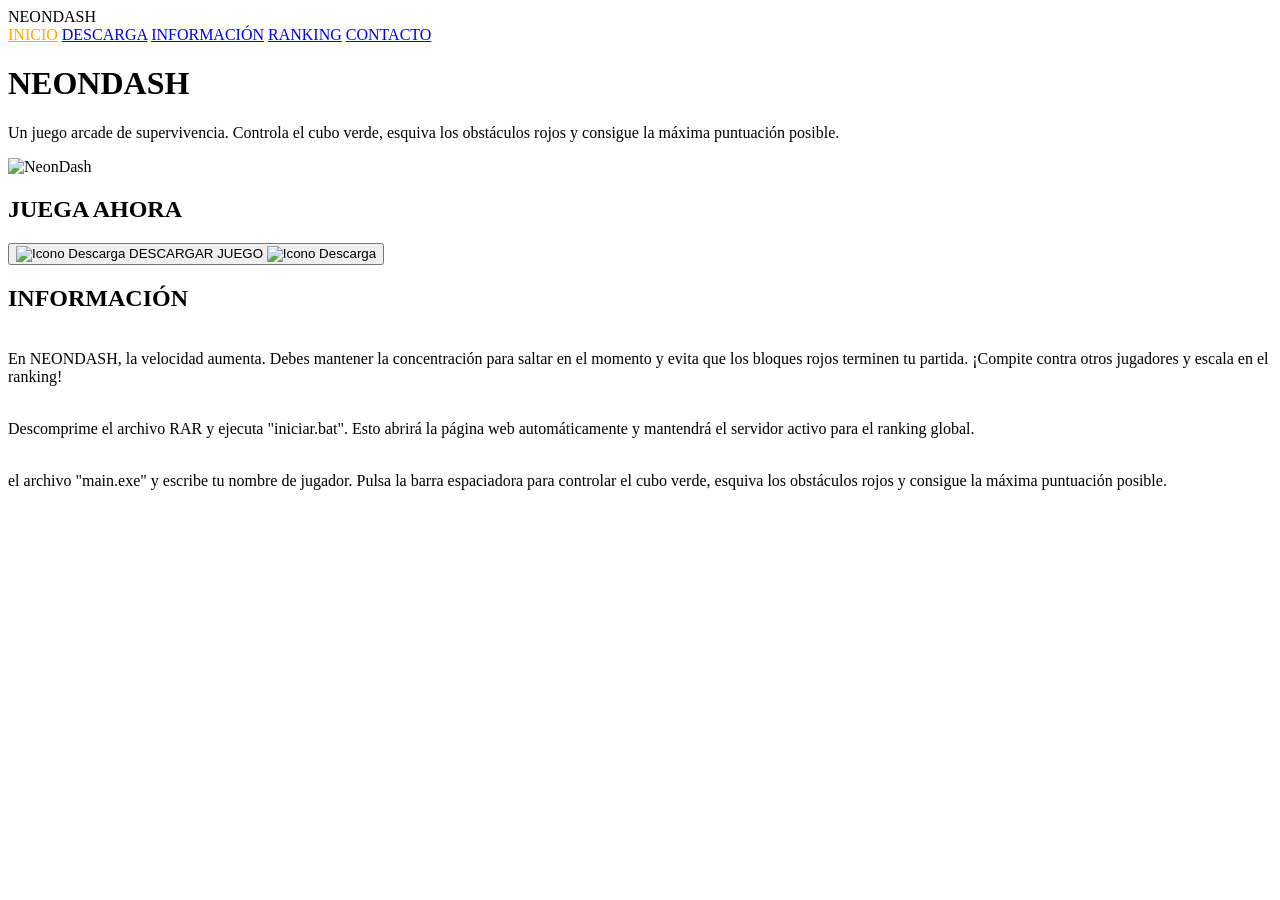
==== index.html @ fa47c195 "Add files via upload" ====
<!DOCTYPE html>
<html lang="es">

<head>
    <meta charset="UTF-8">
    <title>NEONDASH</title>
    <link href="https://fonts.googleapis.com/css2?family=Orbitron:wght@400;700;900&display=swap" rel="stylesheet">
    <link rel="stylesheet" href="CSS/index.css">
</head>

<body>

    <nav class="navbar">
        <div class="logo">NEONDASH</div>
        <div class="menu">
            <a href="#hero" style="color: #ffaa00;">INICIO</a>
            <a href="#juego">DESCARGA</a>
            <a href="#info">INFORMACIÓN</a>
            <a href="HTML/ranking.html">RANKING</a>
            <a href="HTML/contacto.html">CONTACTO</a>
        </div>
    </nav>

    <div id="hero" class="hero">
        <div class="hero-content">
            <h1>NEONDASH</h1>
            <p>Un juego arcade de supervivencia. Controla el cubo verde, esquiva los obstáculos rojos y consigue la
                máxima puntuación posible.</p>
        </div>
    </div>

    <div class="imagen-neondash">
        <img src="IMG/fondo_neondash.png" alt="NeonDash">
    </div>

    <section id="juego" class="container">
        <h2>JUEGA AHORA</h2>

        <button id="btnDescarga" class="btn">
            <img src="IMG/descarga.png" alt="Icono Descarga" class="icono-btn">
            DESCARGAR JUEGO
            <img src="IMG/descarga.png" alt="Icono Descarga" class="icono-btn">
        </button>

    </section>

    <section id="info" class="container">
        <h2>INFORMACIÓN</h2>
        <p><br>En NEONDASH, la velocidad aumenta. Debes mantener la concentración para saltar en el momento y evita que
            los bloques rojos terminen tu partida. ¡Compite contra otros jugadores y escala en el ranking!</p>
        <p><br>Descomprime el archivo RAR y ejecuta "iniciar.bat". Esto abrirá la página web automáticamente y mantendrá
            el servidor activo para el ranking global.</p>
        <p><br> el archivo "main.exe" y escribe tu nombre de jugador. Pulsa la barra espaciadora para controlar el cubo
            verde, esquiva los obstáculos rojos y consigue la máxima puntuación posible.</p>
    </section>


    <script src="JS/index.js"></script>

</body>

</html>
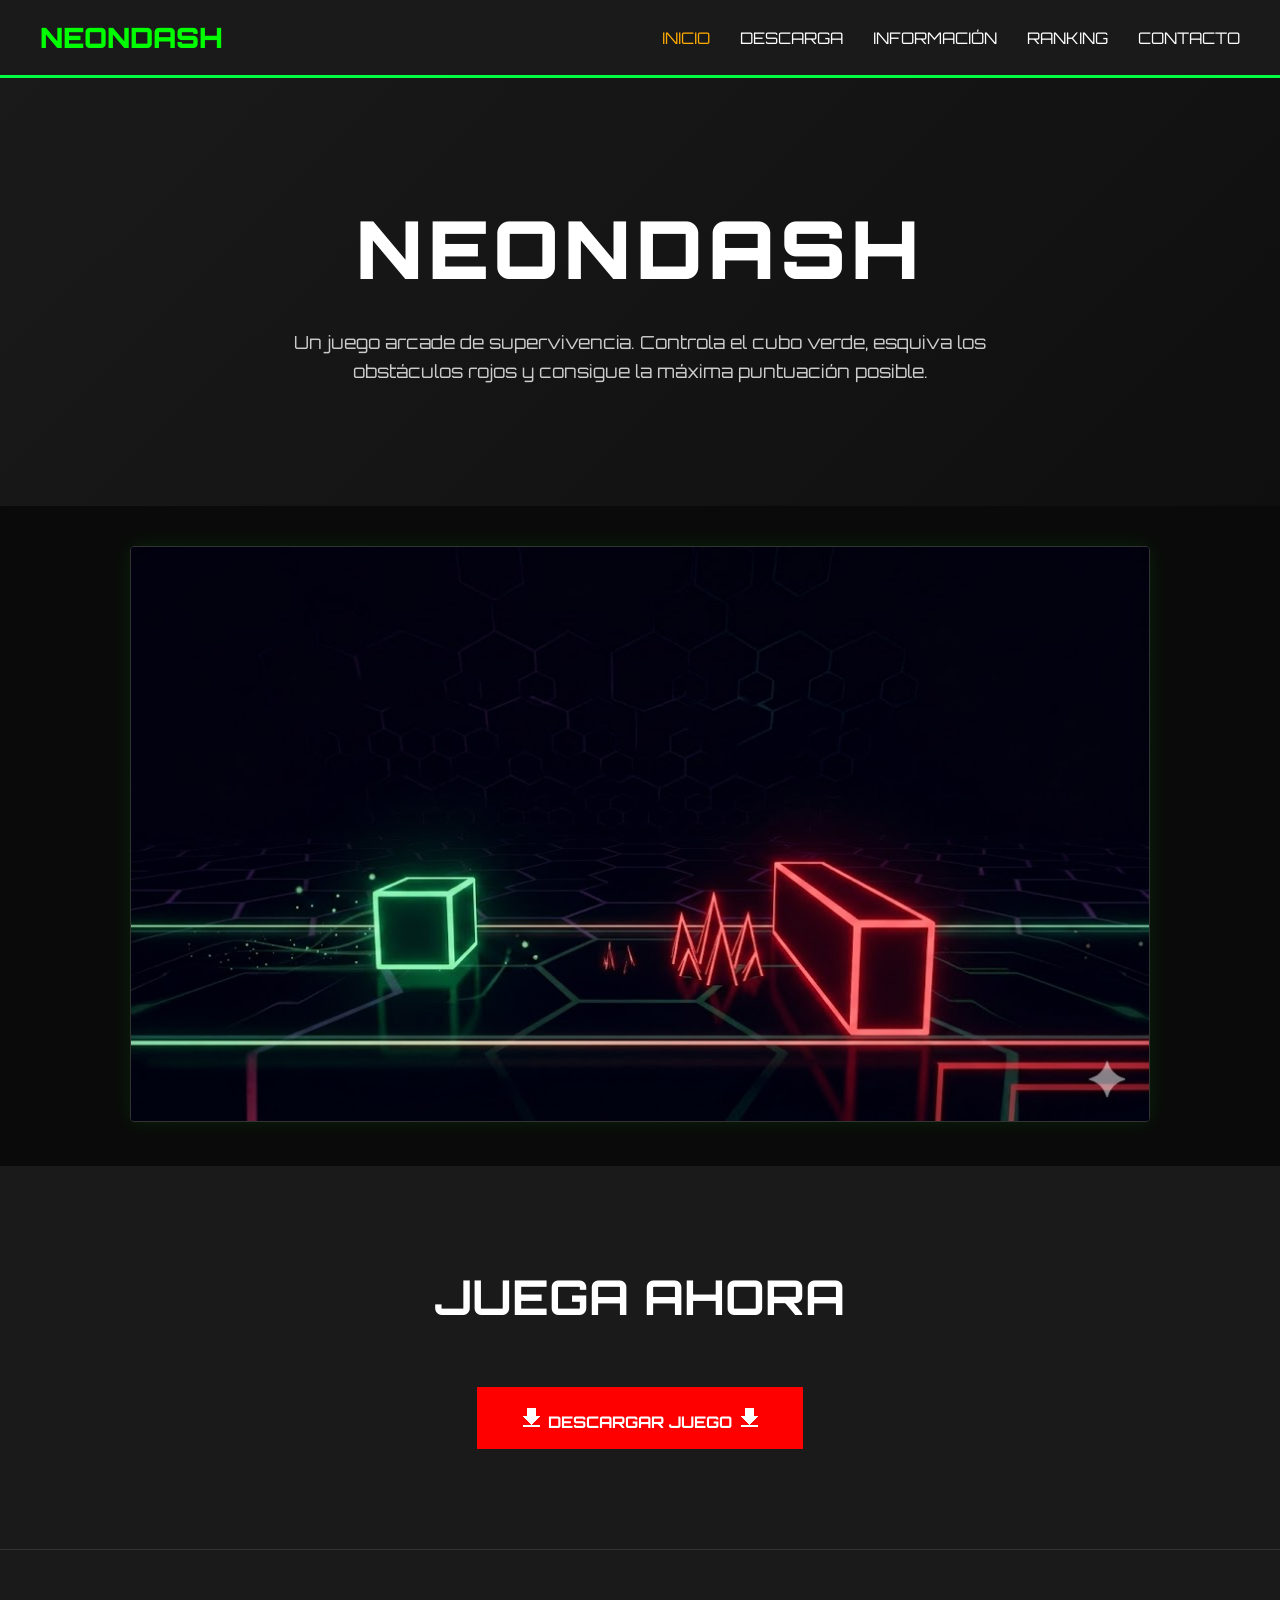
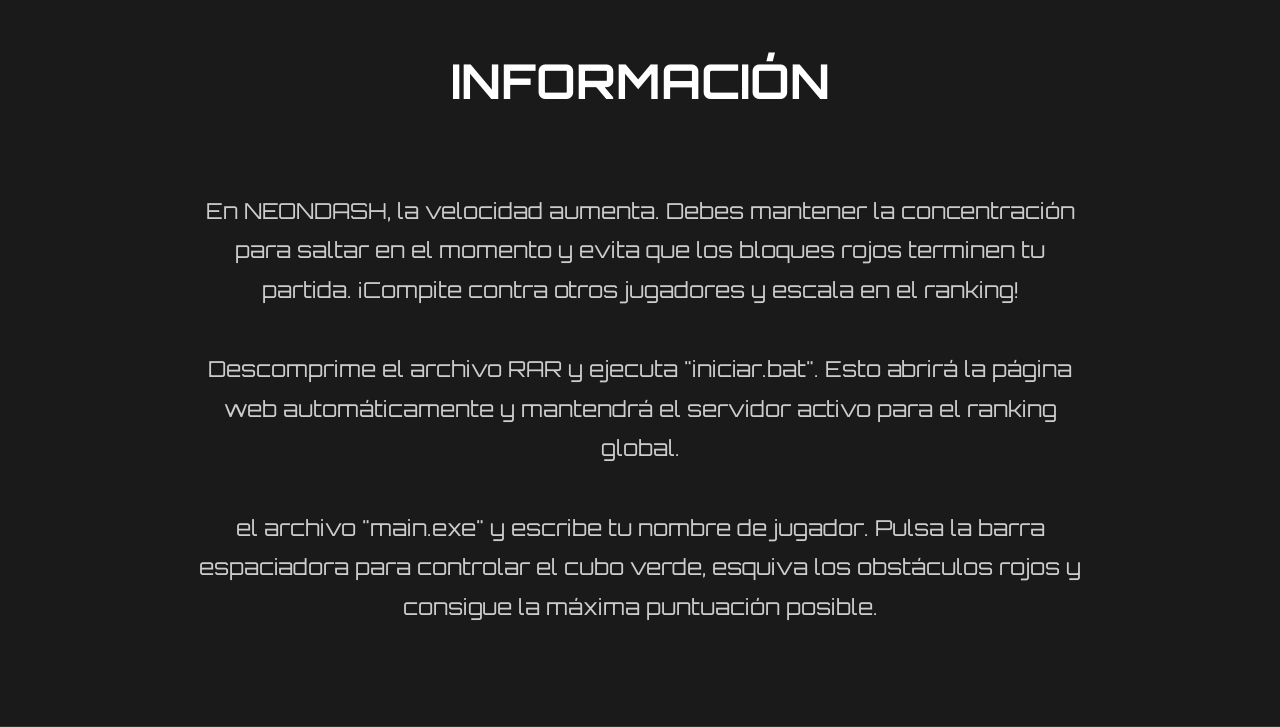
==== commit 7e494fa7: "Update index.html" ====
--- a/index.html
+++ b/index.html
@@ -5,7 +5,7 @@
     <meta charset="UTF-8">
     <title>NEONDASH</title>
     <link href="https://fonts.googleapis.com/css2?family=Orbitron:wght@400;700;900&display=swap" rel="stylesheet">
-    <link rel="stylesheet" href="CSS/index.css">
+    <link rel="stylesheet" href="/CSS/index.css">
 </head>
 
 <body>
@@ -16,8 +16,8 @@
             <a href="#hero" style="color: #ffaa00;">INICIO</a>
             <a href="#juego">DESCARGA</a>
             <a href="#info">INFORMACIÓN</a>
-            <a href="HTML/ranking.html">RANKING</a>
-            <a href="HTML/contacto.html">CONTACTO</a>
+            <a href="/HTML/ranking.html">RANKING</a>
+            <a href="/HTML/contacto.html">CONTACTO</a>
         </div>
     </nav>
 
@@ -59,4 +59,4 @@
 
 </body>
 
-</html>+</html>
--- a/CSS/index.css
+++ b/CSS/index.css
@@ -0,0 +1,155 @@
+* {
+    margin: 0;
+    padding: 0;
+    box-sizing: border-box;
+}
+
+html {
+    scroll-behavior: smooth;
+}
+
+body {
+    font-family: 'Orbitron', sans-serif;
+    background-color: #1a1a1a;
+    color: #ffffff;
+    overflow-x: hidden;
+}
+
+.navbar {
+    display: flex;
+    justify-content: space-between;
+    align-items: center;
+    padding: 20px 40px;
+    background-color: #1a1a1a;
+    border-bottom: 3px solid #00ff44;
+}
+
+.logo {
+    font-size: 28px;
+    font-weight: 900;
+    color: #00ff00;
+}
+
+.menu {
+    display: flex;
+    gap: 30px;
+}
+
+.menu a {
+    color: #ffffff;
+    text-decoration: none;
+    font-size: 16px;
+    transition: color 0.3s;
+}
+
+.menu a:hover {
+    color: #00ff00;
+}
+
+.hero {
+    display: flex;
+    flex-direction: column;
+    align-items: center;
+    justify-content: center;
+    padding: 120px 20px;
+    background: linear-gradient(135deg, #1a1a1a 0%, #0f0f0f 100%);
+    text-align: center;
+}
+
+.hero-content {
+    max-width: 900px;
+}
+
+.hero-content h1 {
+    font-size: 80px;
+    font-weight: 900;
+    margin-bottom: 30px;
+    color: #ffffff;
+    letter-spacing: 5px;
+}
+
+.hero-buttons {
+    display: flex;
+    justify-content: center;
+    gap: 20px;
+    margin-bottom: 40px;
+}
+
+.hero-btn {
+    padding: 15px 40px;
+    font-size: 16px;
+    background: transparent;
+    border: 2px solid #ffffff;
+    color: #ffffff;
+    cursor: pointer;
+    font-family: 'Orbitron', sans-serif;
+    transition: all 0.3s;
+}
+
+.hero-btn:hover {
+    background: #ffffff;
+    color: #000;
+}
+
+.hero-content p {
+    font-size: 18px;
+    line-height: 1.6;
+    color: #cccccc;
+    max-width: 700px;
+    margin: 0 auto;
+}
+
+.imagen-neondash {
+    padding: 40px;
+    text-align: center;
+    background-color: #0a0a0a;
+}
+
+.imagen-neondash img {
+    max-width: 85%;
+    height: auto;
+    border: 1px solid #333;
+    border-radius: 4px;
+    box-shadow: 0 0 20px rgba(0, 255, 0, 0.1);
+}
+
+.container {
+    padding: 100px 60px;
+    text-align: center;
+    background-color: #1a1a1a;
+    border-bottom: 1px solid #333;
+}
+
+.container h2 {
+    font-size: 48px;
+    margin-bottom: 40px;
+    color: #ffffff;
+}
+
+.btn {
+    display: inline-block;
+    padding: 15px 40px;
+    background: #ff0000;
+    color: white;
+    text-decoration: none;
+    border: 2px solid #ff0000;
+    font-family: 'Orbitron', sans-serif;
+    cursor: pointer;
+    transition: all 0.3s;
+    margin-top: 20px;
+    font-size: 16px;
+    font-weight: bold;
+}
+
+.btn:hover {
+    background: transparent;
+    color: #ff0000;
+}
+
+.container p {
+    font-size: 22px;
+    line-height: 1.8;
+    color: #cccccc;
+    max-width: 900px;
+    margin: 0 auto;
+}
